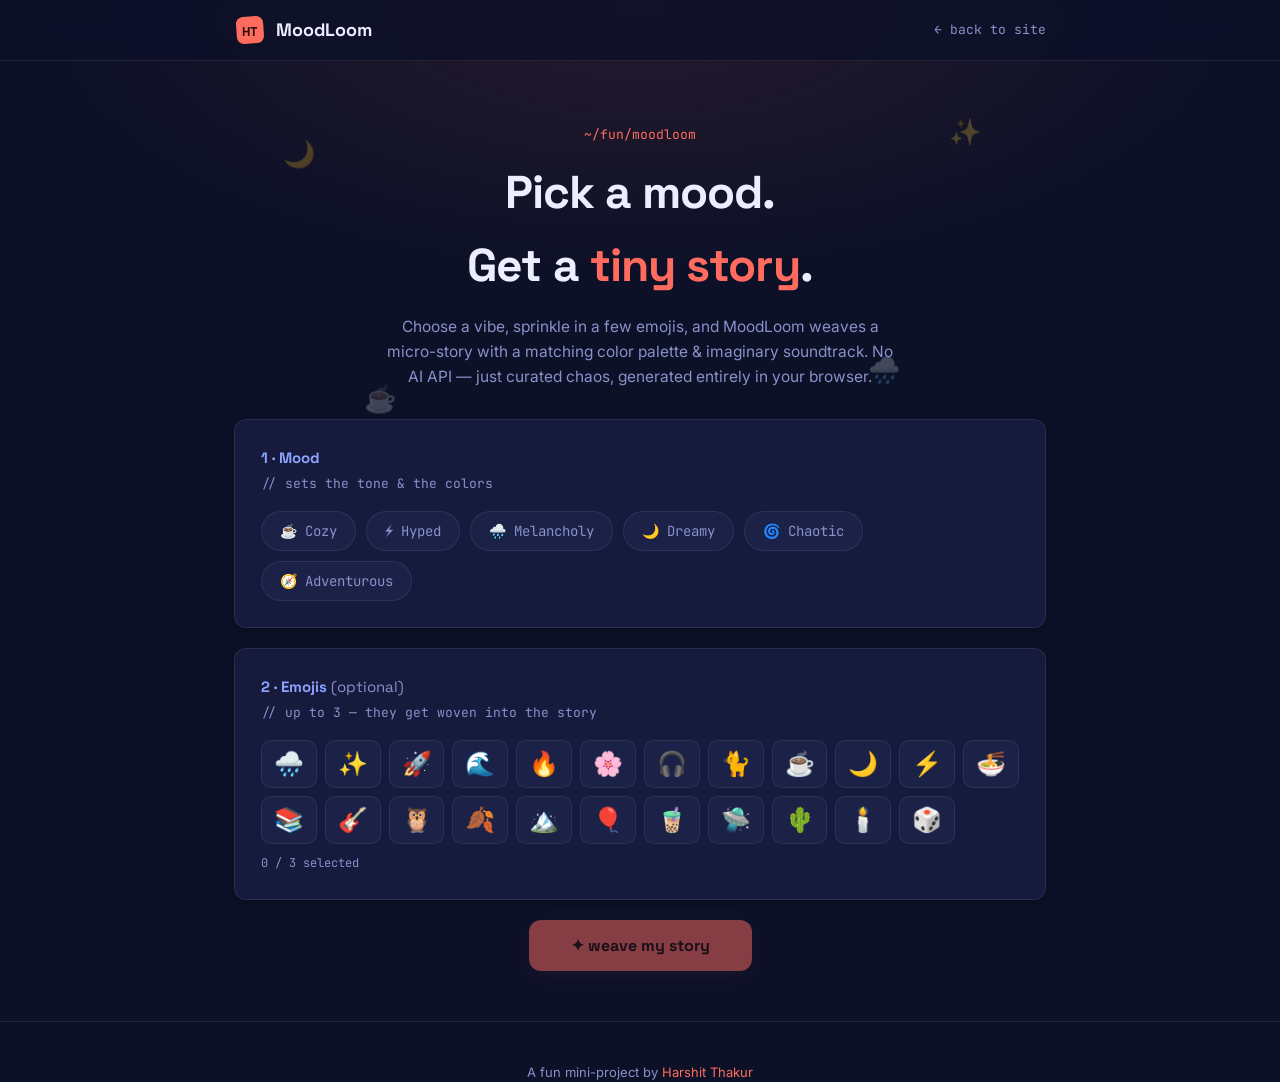
==== fun/mood-story.html @ 6846e429 "updating the fun code" ====
<!DOCTYPE html>
<html lang="en">
<head>
<meta charset="UTF-8">
<meta name="viewport" content="width=device-width, initial-scale=1.0">
<title>MoodLoom — mood & emoji story generator | Harshit Thakur</title>
<meta name="description" content="Pick a mood or a few emojis and MoodLoom weaves a tiny story with a matching vibe — a fun mini-project by Harshit Thakur.">
<link rel="icon" href="data:image/svg+xml,%3Csvg xmlns='http://www.w3.org/2000/svg' viewBox='0 0 40 40'%3E%3Crect x='3' y='3' width='34' height='34' rx='8' fill='%23FF6B5E'/%3E%3Ctext x='20' y='27' font-family='Arial, sans-serif' font-weight='800' font-size='15' fill='%230D1128' text-anchor='middle'%3EHT%3C/text%3E%3C/svg%3E">
<meta name="theme-color" content="#0d1128">
<link rel="preconnect" href="https://fonts.googleapis.com">
<link href="https://fonts.googleapis.com/css2?family=Space+Grotesk:wght@500;600;700;800&family=JetBrains+Mono:wght@400;500;700&family=Inter:wght@400;500;600;700&display=swap" rel="stylesheet">
<style>
:root {
  --bg: #0d1128;
  --bg-alt: #10142c;
  --surface: #161b3d;
  --surface-2: #1b2147;
  --border: rgba(255,255,255,0.08);
  --border-strong: rgba(255,255,255,0.18);
  --text: #eceeff;
  --text-dim: #8891c9;
  --accent: #ff6b5e;
  --accent-soft: rgba(255,107,94,0.12);
  --accent-2: #8ea2ff;
  --on-accent: #2a0e09;
  --display: 'Space Grotesk', sans-serif;
  --mono: 'JetBrains Mono', monospace;
  --sans: 'Inter', -apple-system, sans-serif;
  --radius: 12px;
  --shadow-sm: 0 2px 12px rgba(0,0,0,0.35);
  --shadow-md: 0 10px 28px rgba(0,0,0,0.45);
  --max-w: 860px;
  --glow: rgba(255,107,94,0.10);
}
* { margin:0; padding:0; box-sizing:border-box; }
html { scroll-behavior:smooth; }
body {
  background: var(--bg);
  color: var(--text);
  font-family: var(--sans);
  line-height: 1.6;
  font-size: 16px;
  overflow-x: hidden;
  transition: background 0.6s ease;
}
body::before {
  content:'';
  position: fixed;
  inset: 0;
  background: radial-gradient(ellipse 70% 45% at 50% 0%, var(--glow), transparent 70%);
  pointer-events: none;
  transition: background 0.8s ease;
  z-index: 0;
}
.container { max-width: var(--max-w); margin: 0 auto; padding: 0 24px; position: relative; z-index: 1; }
.mono { font-family: var(--mono); }
.accent { color: var(--accent); transition: color 0.5s ease; }
a { color: inherit; text-decoration: none; }

/* nav */
.nav { position: sticky; top:0; z-index:50; background: rgba(13,17,40,0.75); backdrop-filter: blur(10px); border-bottom:1px solid var(--border); }
.nav-inner { max-width: var(--max-w); margin:0 auto; padding:14px 24px; display:flex; align-items:center; justify-content:space-between; }
.logo { display:flex; align-items:center; gap:10px; font-family:var(--display); font-weight:700; font-size:18px; }
.back-link { font-family: var(--mono); font-size:13px; color: var(--text-dim); }
.back-link:hover { color: var(--accent); }

/* hero */
.hero { padding: 64px 0 30px; text-align:center; position:relative; }
.hero h1 { font-family: var(--display); font-size: clamp(30px,5vw,46px); font-weight:800; letter-spacing:-0.02em; margin-bottom:12px; }
.hero-sub { color: var(--text-dim); max-width: 520px; margin: 0 auto; font-size: 15.5px; }
.hero-tag { font-family: var(--mono); color: var(--accent); font-size: 13px; margin-bottom: 10px; transition: color 0.5s ease; }
.float-emoji { position:absolute; font-size:26px; opacity:0.25; animation: floaty 7s ease-in-out infinite; pointer-events:none; user-select:none; }
@keyframes floaty { 0%,100%{ transform: translateY(0) rotate(-6deg);} 50%{ transform: translateY(-18px) rotate(8deg);} }

/* panels */
.panel { background: var(--surface); border:1px solid var(--border); border-radius: var(--radius); box-shadow: var(--shadow-sm); padding: 26px; margin-bottom: 20px; }
.panel h2 { font-family: var(--display); font-size: 15px; font-weight:700; color: var(--accent-2); margin-bottom: 4px; }
.panel .hint { color: var(--text-dim); font-size: 13px; font-family: var(--mono); margin-bottom: 16px; }

/* mood chips */
.mood-grid { display:flex; flex-wrap:wrap; gap:10px; }
.mood-chip {
  font-family: var(--mono); font-size: 14px;
  background: var(--surface-2); border:1px solid var(--border);
  color: var(--text-dim); padding: 10px 18px; border-radius: 24px;
  cursor: pointer; transition: all 0.2s ease; user-select:none;
}
.mood-chip:hover { border-color: var(--border-strong); color: var(--text); transform: translateY(-2px); }
.mood-chip.active { color: var(--accent); border-color: var(--accent); background: var(--accent-soft); box-shadow: 0 0 18px var(--glow); }

/* emoji grid */
.emoji-grid { display:grid; grid-template-columns: repeat(auto-fill,minmax(52px,1fr)); gap:8px; }
.emoji-btn {
  font-size: 24px; padding: 9px 0; text-align:center;
  background: var(--surface-2); border:1px solid var(--border); border-radius: 10px;
  cursor: pointer; transition: all 0.15s ease; user-select:none;
}
.emoji-btn:hover { transform: scale(1.12); border-color: var(--border-strong); }
.emoji-btn.active { border-color: var(--accent); background: var(--accent-soft); box-shadow: 0 0 14px var(--glow); transform: scale(1.08); }
.emoji-count { font-family: var(--mono); font-size:12px; color: var(--text-dim); margin-top:10px; }

/* generate */
.gen-row { text-align:center; margin: 6px 0 26px; }
.btn-gen {
  font-family: var(--display); font-weight: 700; font-size: 16px;
  background: var(--accent); color: var(--on-accent);
  border: none; border-radius: var(--radius);
  padding: 15px 42px; cursor: pointer;
  transition: transform 0.15s ease, box-shadow 0.15s ease, background 0.5s ease;
  box-shadow: 0 6px 24px var(--glow);
}
.btn-gen:hover { transform: translateY(-2px); box-shadow: 0 10px 32px var(--glow); }
.btn-gen:active { transform: translateY(0); }
.btn-gen:disabled { opacity: 0.5; cursor: not-allowed; transform:none; }

/* output */
.output { display:none; }
.output.show { display:block; animation: rise 0.5s ease; }
@keyframes rise { from { opacity:0; transform: translateY(14px);} to { opacity:1; transform:none;} }
.out-card {
  background: linear-gradient(150deg, var(--surface) 0%, var(--accent-soft) 130%);
  border:1px solid var(--border-strong); border-radius: var(--radius);
  box-shadow: var(--shadow-md); padding: 30px; margin-bottom: 20px;
  transition: background 0.6s ease;
}
.out-head { display:flex; justify-content:space-between; align-items:center; flex-wrap:wrap; gap:10px; margin-bottom: 6px; }
.out-title { font-family: var(--display); font-size: 22px; font-weight: 800; }
.out-emojis { font-size: 20px; letter-spacing: 4px; }
.vibe-line { font-family: var(--mono); font-size: 12.5px; color: var(--accent-2); margin-bottom: 18px; }
.story { font-size: 17px; line-height: 1.75; color: var(--text); min-height: 96px; }
.story .cursor { display:inline-block; width:9px; height:1.05em; background: var(--accent); vertical-align: text-bottom; margin-left:2px; animation: blink 1s step-end infinite; }
@keyframes blink { 50% { opacity:0; } }

.palette { display:flex; gap:10px; margin-top: 22px; align-items:center; }
.swatch { width:34px; height:34px; border-radius: 9px; border:1px solid var(--border-strong); transition: background 0.5s ease; }
.palette-label { font-family: var(--mono); font-size: 11.5px; color: var(--text-dim); margin-left:4px; }

.tracklist { margin-top: 22px; border-top: 1px dashed var(--border-strong); padding-top: 16px; }
.tracklist p.tl-label { font-family: var(--mono); font-size: 12px; color: var(--accent); margin-bottom: 8px; }
.tracklist ol { list-style:none; display:flex; flex-direction:column; gap:6px; }
.tracklist li { font-family: var(--mono); font-size: 13.5px; color: var(--text-dim); }
.tracklist li span.num { color: var(--accent-2); margin-right: 8px; }

.out-actions { display:flex; gap:12px; flex-wrap:wrap; }
.btn-sm {
  font-family: var(--mono); font-size: 13px;
  background: rgba(255,255,255,0.03); color: var(--text);
  border: 1px solid var(--border-strong); border-radius: 10px;
  padding: 10px 20px; cursor:pointer; transition: all 0.15s ease;
}
.btn-sm:hover { border-color: var(--accent); color: var(--accent); transform: translateY(-2px); }

/* footer */
.footer { padding: 40px 0 30px; border-top:1px solid var(--border); margin-top: 50px; text-align:center; color: var(--text-dim); font-size: 13px; }
.footer .mono { font-size: 12px; opacity: 0.8; }

@media (max-width: 600px) {
  .container { padding: 0 18px; }
  .hero { padding: 44px 0 22px; }
  .panel { padding: 20px; }
  .out-card { padding: 22px; }
  .float-emoji { display:none; }
}
</style>
</head>
<body>

<header class="nav">
  <div class="nav-inner">
    <a href="../index.html" class="logo">
      <svg viewBox="0 0 40 40" width="32" height="32"><rect x="3" y="3" width="34" height="34" rx="9" style="fill:var(--accent);" transform="rotate(-4 20 20)"/><text x="20" y="27" font-family="'Space Grotesk',sans-serif" font-weight="800" font-size="16" style="fill:var(--on-accent);" text-anchor="middle">HT</text></svg>
      <span>MoodLoom</span>
    </a>
    <a href="../index.html#fun" class="back-link">← back to site</a>
  </div>
</header>

<main class="container">

  <section class="hero">
    <span class="float-emoji" style="left:6%; top:20%;">🌙</span>
    <span class="float-emoji" style="right:8%; top:14%; animation-delay:-2s;">✨</span>
    <span class="float-emoji" style="left:16%; bottom:0; animation-delay:-4s;">☕</span>
    <span class="float-emoji" style="right:18%; bottom:8%; animation-delay:-1s;">🌧️</span>
    <p class="hero-tag mono">~/fun/moodloom</p>
    <h1>Pick a mood.<br>Get a <span class="accent" id="heroWord">tiny story</span>.</h1>
    <p class="hero-sub">Choose a vibe, sprinkle in a few emojis, and MoodLoom weaves a micro-story with a matching color palette &amp; imaginary soundtrack. No AI API — just curated chaos, generated entirely in your browser.</p>
  </section>

  <section class="panel">
    <h2>1 · Mood</h2>
    <p class="hint">// sets the tone &amp; the colors</p>
    <div class="mood-grid" id="moodGrid"></div>
  </section>

  <section class="panel">
    <h2>2 · Emojis <span style="font-weight:400;color:var(--text-dim);">(optional)</span></h2>
    <p class="hint">// up to 3 — they get woven into the story</p>
    <div class="emoji-grid" id="emojiGrid"></div>
    <p class="emoji-count" id="emojiCount">0 / 3 selected</p>
  </section>

  <div class="gen-row">
    <button class="btn-gen" id="genBtn" disabled>✦ weave my story</button>
  </div>

  <section class="output" id="output">
    <div class="out-card">
      <div class="out-head">
        <span class="out-title" id="outTitle"></span>
        <span class="out-emojis" id="outEmojis"></span>
      </div>
      <p class="vibe-line" id="vibeLine"></p>
      <p class="story" id="story"></p>
      <div class="palette" id="palette"></div>
      <div class="tracklist">
        <p class="tl-label">// imaginary soundtrack</p>
        <ol id="tracklist"></ol>
      </div>
    </div>
    <div class="out-actions">
      <button class="btn-sm" id="againBtn">↻ weave another</button>
      <button class="btn-sm" id="copyBtn">⧉ copy story</button>
      <button class="btn-sm" id="shuffleBtn">🎲 surprise me</button>
    </div>
  </section>

</main>

<footer class="footer">
  <div class="container">
    <p>A fun mini-project by <a href="../index.html" style="color:var(--accent);">Harshit Thakur</a></p>
    <p class="mono">zero backend · zero API keys · 100% client-side vibes</p>
  </div>
</footer>

<script>
(function(){
'use strict';

/* ---------------- data ---------------- */
const MOODS = {
  cozy: {
    label: 'Cozy', icon: '☕',
    colors: { accent:'#ffb26b', accent2:'#ffd9a8', glow:'rgba(255,178,107,0.14)', soft:'rgba(255,178,107,0.12)', on:'#2a1a09' },
    palette: ['#ffb26b','#8a5a3b','#2b1d12'],
    vibe: ['92% blanket', '78% warm light', '64% slow rain', '85% soft jazz', '71% second cup'],
    places: ['a bookshop that smells of cinnamon','the window seat of a sleeper train','a cabin where the kettle never cools','a library after closing time','grandma\'s kitchen on a Sunday'],
    things: ['a half-finished letter','a mug with a chipped handle','an old paperback with notes in the margins','a wool sweater two sizes too big','a playlist of songs that skip'],
    feels: ['unhurried','forgiven','quietly happy','at home','warm all the way through'],
    openers: [
      'The rain had settled in for the evening, and so had {name}, tucked into {place} with {thing}.',
      'In {place}, time moved like honey, and {name} was in no mood to argue with it.',
      '{name} found {thing} in {place}, and decided the rest of the world could wait.'
    ],
    middles: [
      'Outside, {motif}, but inside there was only the soft click of the heater and a story worth finishing.',
      'Somewhere, {motif} — a small reminder that the best evenings ask for nothing.',
      'The lamplight flickered once, twice, as if it too wanted to hear what happened next, while {motif}.'
    ],
    closers: [
      'By midnight {name} felt {feel}, and that was more than enough.',
      'Nothing was solved and nothing needed to be. {name} simply felt {feel}.',
      'When sleep finally came, it found {name} {feel}, smiling at nothing in particular.'
    ]
  },
  hyped: {
    label: 'Hyped', icon: '⚡',
    colors: { accent:'#ffe14d', accent2:'#ff8f6b', glow:'rgba(255,225,77,0.13)', soft:'rgba(255,225,77,0.12)', on:'#2a2409' },
    palette: ['#ffe14d','#ff8f6b','#241f0a'],
    vibe: ['110% energy', '98% bass drop', '87% victory lap', '93% caffeine', '120% main character'],
    places: ['the last hour before the deadline','a rooftop with the whole city humming below','the front row of everything','a keyboard at 2am with all tests passing','the starting line'],
    things: ['a to-do list with everything crossed out','an idea too loud to ignore','sneakers that haven\'t missed yet','a commit message that just says SHIP IT','one more impossible plan'],
    feels: ['unstoppable','fully charged','three steps ahead','ready for round two','electric'],
    openers: [
      '{name} woke up before the alarm, which the alarm took personally, and sprinted straight toward {place}.',
      'Armed with {thing}, {name} burst into {place} like a headline.',
      'Nobody asked {name} to bring that much energy to {place}. {name} brought it anyway.'
    ],
    middles: [
      'Meanwhile {motif}, and honestly? That just made it better.',
      'The universe raised the stakes — {motif} — and {name} raised an eyebrow right back.',
      'Somewhere in the chaos, {motif}, which everyone agreed was the perfect soundtrack.'
    ],
    closers: [
      'By the end, {name} felt {feel}, and tomorrow was already nervous.',
      'Final score: {name} 1, doubt 0. Feeling: {feel}.',
      '{name} left {feel}, having turned a Tuesday into a highlight reel.'
    ]
  },
  melancholy: {
    label: 'Melancholy', icon: '🌧️',
    colors: { accent:'#7ea8d9', accent2:'#a8b8e8', glow:'rgba(126,168,217,0.13)', soft:'rgba(126,168,217,0.12)', on:'#0a1a2a' },
    palette: ['#7ea8d9','#4a5a80','#141a2c'],
    vibe: ['74% blue hour', '82% old photographs', '67% unsent texts', '88% window rain', '59% almost'],
    places: ['a bus stop where the bus already left','the city at blue hour','an apartment with one light on','a beach in the off-season','the last page of a good book'],
    things: ['a ticket stub from a better day','a song that used to mean something else','an umbrella shared once','a photograph slightly out of focus','a voicemail never played twice'],
    feels: ['a little lighter','strangely okay','soft around the edges','ready to begin again, slowly','honest with themselves at last'],
    openers: [
      '{name} stood in {place}, holding {thing} like a question with no rush for an answer.',
      'The evening was the color of old denim when {name} returned to {place}.',
      'Some days arrive pre-faded. {name} spent this one in {place}, keeping {thing} close.'
    ],
    middles: [
      'Across the street, {motif}, beautiful in the way distant things are.',
      'It rained the kind of rain that isn\'t sad, just thorough — while {motif}.',
      'And still, {motif}, as if the world was quietly insisting it goes on.'
    ],
    closers: [
      'Walking home, {name} felt {feel}. Not fixed. Just {feel}.',
      'The night ended as gently as it began, and {name} felt {feel}.',
      '{name} exhaled, finally {feel}, and let the streetlights walk them home.'
    ]
  },
  dreamy: {
    label: 'Dreamy', icon: '🌙',
    colors: { accent:'#c9a0ff', accent2:'#8ea2ff', glow:'rgba(201,160,255,0.13)', soft:'rgba(201,160,255,0.12)', on:'#1c0a2a' },
    palette: ['#c9a0ff','#8ea2ff','#191233'],
    vibe: ['81% stardust', '77% lucid', '90% floating', '68% déjà vu', '95% moonlit'],
    places: ['a staircase that only goes sideways','a garden that blooms at midnight','the space between two songs','a city made entirely of libraries','the shallow end of the sky'],
    things: ['a key that fits every door except its own','a map drawn from memory of a place never visited','a jar of collected echoes','a compass that points to Tuesday','a lantern full of moths and secrets'],
    feels: ['weightless','half-remembered and fully happy','stitched from starlight','gently infinite','like a chorus about to resolve'],
    openers: [
      'In the dream, {name} arrived at {place} carrying {thing}, which felt completely normal.',
      '{name} blinked, and {place} unfolded like origami in reverse.',
      'It began, as these things do, with {thing} humming softly in {place}.'
    ],
    middles: [
      'Overhead, {motif}, rearranging the constellations just slightly.',
      'The moon leaned closer to watch as {motif}.',
      'Logic clocked out early; {motif}, and nobody found it strange.'
    ],
    closers: [
      '{name} woke feeling {feel}, with glitter of the dream still in their pockets.',
      'Morning came softly, and {name} rose {feel}, humming a song that doesn\'t exist yet.',
      'And though the details dissolved, the feeling stayed: {feel}.'
    ]
  },
  chaotic: {
    label: 'Chaotic', icon: '🌀',
    colors: { accent:'#ff5ea8', accent2:'#5effc9', glow:'rgba(255,94,168,0.13)', soft:'rgba(255,94,168,0.12)', on:'#2a0918' },
    palette: ['#ff5ea8','#5effc9','#20102a'],
    vibe: ['?!% logic', '404% plans', '99% plot twist', '73% oops', '100% no regrets'],
    places: ['a group chat at 3am','the express lane with 47 items','a meeting that could have been a food fight','the wrong airport, confidently','aisle 7, where the rules end'],
    things: ['a plan written on a napkin, in crayon','seventeen browser tabs and zero regrets','a suspiciously confident raccoon','the aux cord and questionable taste','a fork in a toaster of decisions'],
    feels: ['victorious, somehow','legally fine','richer in stories','banned from one (1) establishment','ready to do it all again'],
    openers: [
      'It started reasonably: {name}, {place}, and {thing}. It did not stay reasonable.',
      '{name} had one job. Instead, {name} brought {thing} to {place}.',
      'The plan was simple. Naturally, {name} ignored it and headed to {place} armed only with {thing}.'
    ],
    middles: [
      'Then — and witnesses confirm this — {motif}, twice.',
      'At some point {motif}, which explains the confetti but not the llama.',
      'Physics filed a complaint when {motif}, but momentum had already won.'
    ],
    closers: [
      'When the dust settled, {name} emerged {feel}.',
      'No one can prove anything, and {name} walked away {feel}.',
      'The moral is unclear, but {name} ended the day {feel}, which is what matters.'
    ]
  },
  adventurous: {
    label: 'Adventurous', icon: '🧭',
    colors: { accent:'#5ed98a', accent2:'#ffd166', glow:'rgba(94,217,138,0.13)', soft:'rgba(94,217,138,0.12)', on:'#0a2a14' },
    palette: ['#5ed98a','#ffd166','#10241a'],
    vibe: ['86% wanderlust', '91% open road', '79% summit air', '84% new stamp', '96% "why not?"'],
    places: ['a trailhead with no signal and no complaints','a night market three time zones from home','the edge of the map, where the good stuff starts','a border crossing at golden hour','a harbor where every boat has a rumor'],
    things: ['a backpack packed in nine minutes','a phrasebook missing the important pages','boots that have opinions now','a one-way ticket and a hunch','a camera full of almost-postcards'],
    feels: ['wider than yesterday','pleasantly lost','full of borrowed horizons','sun-tired and satisfied','already planning the next one'],
    openers: [
      '{name} traded a perfectly good routine for {place}, carrying {thing} and zero doubts.',
      'The itinerary said no. {name} said yes, and set off for {place} with {thing}.',
      'At dawn, {name} stood before {place}, {thing} slung over one shoulder.'
    ],
    middles: [
      'Halfway there, {motif} — the kind of detour maps apologize for and memories thank you for.',
      'A local swore the shortcut was cursed. It wasn\'t. But {motif}, which was better.',
      'The weather changed its mind twice, {motif}, and the trail kept unrolling anyway.'
    ],
    closers: [
      '{name} came back {feel}, with mud on the boots to prove it.',
      'The photos won\'t do it justice. {name} returned {feel}.',
      'By nightfall, {name} felt {feel} — the map now folded to a brand-new page.'
    ]
  }
};

const EMOJIS = {
  '🌧️': 'rain rehearsed its softest percussion',
  '✨': 'a scatter of sparks refused to land',
  '🚀': 'a rocket somewhere cleared its throat',
  '🌊': 'the sea kept redrafting the shoreline',
  '🔥': 'a small fire told tall stories',
  '🌸': 'petals staged a slow, pink escape',
  '🎧': 'a bassline leaked out of someone\'s headphones',
  '🐈': 'a cat supervised everything from a windowsill',
  '☕': 'steam curled off a fresh cup like cursive',
  '🌙': 'the moon pretended not to eavesdrop',
  '⚡': 'lightning signed its name across the sky',
  '🍜': 'a bowl of noodles solved at least one problem',
  '📚': 'a stack of books leaned in to listen',
  '🎸': 'a guitar chord hung in the air, unresolved',
  '🦉': 'an owl asked the only question worth asking',
  '🍂': 'leaves practiced their falling in style',
  '🏔️': 'the mountains kept their oldest secret',
  '🎈': 'a red balloon escaped with great dignity',
  '🧋': 'a boba pearl made a break for freedom',
  '🛸': 'something in the sky definitely waved back',
  '🌵': 'a cactus thrived out of pure stubbornness',
  '🕯️': 'a candle held its breath dramatically',
  '🎲': 'the dice were loaded with good luck for once'
};

const NAMES = ['Mira','Theo','Zara','Kabir','June','Ravi','Nova','Ash','Priya','Leo','Wren','Dev'];
const TRACK_A = ['Midnight','Paper','Neon','Slow','Golden','Static','Velvet','Borrowed','Analog','Half-Moon','Polaroid','Quiet'];
const TRACK_B = ['Trains','Confetti','Horizons','Sundays','Gravity','Postcards','Echoes','Fireflies','Detours','Chapters','Tides','Sparks'];
const ARTISTS = ['The Window Seats','Lo-Fi Llama','Cassette Ghost','Peach Static','The Unsent Texts','Comet Club','Marginalia','Soft Launch','Night Bus Choir','Glass Balloon'];

/* ---------------- helpers ---------------- */
const pick = arr => arr[Math.floor(Math.random() * arr.length)];
const pickN = (arr, n) => [...arr].sort(() => Math.random() - 0.5).slice(0, n);
const fill = (tpl, slots) => tpl.replace(/\{(\w+)\}/g, (_, k) => slots[k] ?? '');

/* ---------------- state ---------------- */
let mood = null;
let chosen = [];

/* ---------------- build UI ---------------- */
const moodGrid = document.getElementById('moodGrid');
Object.entries(MOODS).forEach(([key, m]) => {
  const b = document.createElement('button');
  b.className = 'mood-chip';
  b.textContent = m.icon + ' ' + m.label;
  b.onclick = () => selectMood(key, b);
  moodGrid.appendChild(b);
});

const emojiGrid = document.getElementById('emojiGrid');
Object.keys(EMOJIS).forEach(e => {
  const b = document.createElement('button');
  b.className = 'emoji-btn';
  b.textContent = e;
  b.onclick = () => toggleEmoji(e, b);
  emojiGrid.appendChild(b);
});

function selectMood(key, btn){
  mood = key;
  document.querySelectorAll('.mood-chip').forEach(c => c.classList.remove('active'));
  btn.classList.add('active');
  applyTheme(MOODS[key].colors);
  document.getElementById('genBtn').disabled = false;
}

function toggleEmoji(e, btn){
  const i = chosen.indexOf(e);
  if (i > -1) { chosen.splice(i,1); btn.classList.remove('active'); }
  else if (chosen.length < 3) { chosen.push(e); btn.classList.add('active'); }
  document.getElementById('emojiCount').textContent = chosen.length + ' / 3 selected';
}

function applyTheme(c){
  const r = document.documentElement.style;
  r.setProperty('--accent', c.accent);
  r.setProperty('--accent-2', c.accent2);
  r.setProperty('--glow', c.glow);
  r.setProperty('--accent-soft', c.soft);
  r.setProperty('--on-accent', c.on);
}

/* ---------------- generation ---------------- */
let typeTimer = null;
let currentStory = '';

function generate(){
  const m = MOODS[mood];
  const name = pick(NAMES);
  const motifs = chosen.length ? chosen.map(e => EMOJIS[e]) : [pick(Object.values(EMOJIS))];

  const slots = {
    name,
    place: pick(m.places),
    thing: pick(m.things),
    feel: pick(m.feels),
    motif: motifs[0]
  };

  let story = fill(pick(m.openers), slots) + ' ' + fill(pick(m.middles), slots);
  // weave extra chosen motifs in
  for (let i = 1; i < motifs.length; i++) {
    story += ' ' + pick(['And then', 'Meanwhile,', 'Not far away,', 'For good measure,']) + ' ' + motifs[i] + '.';
  }
  story += ' ' + fill(pick(m.closers), slots);
  currentStory = story;

  // header
  document.getElementById('outTitle').textContent = m.icon + ' ' + pick(['A', 'One', 'The']) + ' ' + m.label.toLowerCase() + ' ' + pick(['tale','episode','interlude','chapter','dispatch']);
  document.getElementById('outEmojis').textContent = chosen.join(' ');
  document.getElementById('vibeLine').textContent = '// vibe check: ' + pickN(m.vibe, 3).join(' · ');

  // palette
  const pal = document.getElementById('palette');
  pal.innerHTML = '';
  m.palette.forEach(hex => {
    const s = document.createElement('div');
    s.className = 'swatch';
    s.style.background = hex;
    s.title = hex;
    pal.appendChild(s);
  });
  const lbl = document.createElement('span');
  lbl.className = 'palette-label';
  lbl.textContent = m.palette.join(' · ');
  pal.appendChild(lbl);

  // tracklist
  const tl = document.getElementById('tracklist');
  tl.innerHTML = '';
  for (let i = 0; i < 3; i++) {
    const li = document.createElement('li');
    li.innerHTML = '<span class="num">0' + (i+1) + '</span>' + pick(TRACK_A) + ' ' + pick(TRACK_B) + ' — ' + pick(ARTISTS);
    tl.appendChild(li);
  }

  // show + typewriter
  const out = document.getElementById('output');
  out.classList.add('show');
  out.scrollIntoView({ behavior: 'smooth', block: 'nearest' });
  typewrite(story);
}

function typewrite(text){
  clearInterval(typeTimer);
  const el = document.getElementById('story');
  let i = 0;
  el.innerHTML = '<span class="cursor"></span>';
  typeTimer = setInterval(() => {
    i += 2;
    if (i >= text.length) {
      i = text.length;
      clearInterval(typeTimer);
      el.textContent = text;
    } else {
      el.innerHTML = escapeHtml(text.slice(0, i)) + '<span class="cursor"></span>';
    }
  }, 16);
}

function escapeHtml(s){
  return s.replace(/&/g,'&amp;').replace(/</g,'&lt;').replace(/>/g,'&gt;');
}

/* ---------------- actions ---------------- */
document.getElementById('genBtn').onclick = generate;
document.getElementById('againBtn').onclick = generate;

document.getElementById('shuffleBtn').onclick = () => {
  // random mood
  const keys = Object.keys(MOODS);
  const key = pick(keys);
  const btns = document.querySelectorAll('.mood-chip');
  selectMood(key, btns[keys.indexOf(key)]);
  // random emojis
  chosen = [];
  document.querySelectorAll('.emoji-btn').forEach(b => b.classList.remove('active'));
  const all = [...document.querySelectorAll('.emoji-btn')];
  pickN(all, 2).forEach(b => toggleEmoji(b.textContent, b));
  generate();
};

document.getElementById('copyBtn').onclick = function(){
  navigator.clipboard.writeText(currentStory).then(() => {
    this.textContent = '✓ copied!';
    setTimeout(() => { this.textContent = '⧉ copy story'; }, 1500);
  });
};

/* rotating hero word */
const words = ['tiny story','micro-tale','vibe','soundtrack','color palette'];
let wi = 0;
setInterval(() => {
  wi = (wi + 1) % words.length;
  document.getElementById('heroWord').textContent = words[wi];
}, 2400);

})();
</script>
</body>
</html>
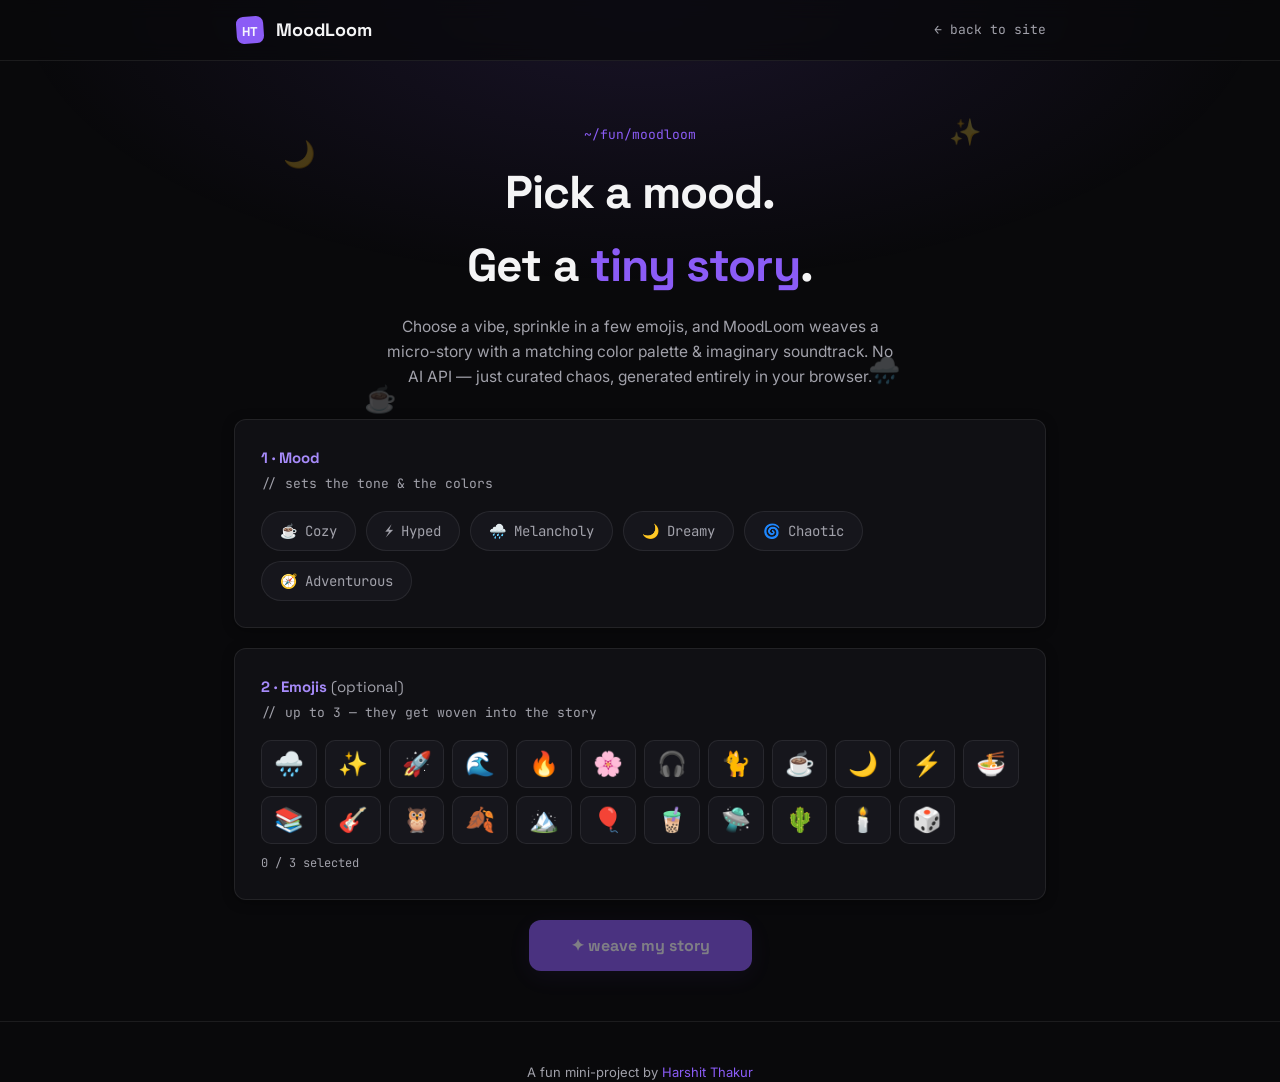
==== commit 8eb84cc5: "updating the files theme updating the files theme" ====
--- a/fun/mood-story.html
+++ b/fun/mood-story.html
@@ -5,24 +5,24 @@
 <meta name="viewport" content="width=device-width, initial-scale=1.0">
 <title>MoodLoom — mood & emoji story generator | Harshit Thakur</title>
 <meta name="description" content="Pick a mood or a few emojis and MoodLoom weaves a tiny story with a matching vibe — a fun mini-project by Harshit Thakur.">
-<link rel="icon" href="data:image/svg+xml,%3Csvg xmlns='http://www.w3.org/2000/svg' viewBox='0 0 40 40'%3E%3Crect x='3' y='3' width='34' height='34' rx='8' fill='%23FF6B5E'/%3E%3Ctext x='20' y='27' font-family='Arial, sans-serif' font-weight='800' font-size='15' fill='%230D1128' text-anchor='middle'%3EHT%3C/text%3E%3C/svg%3E">
-<meta name="theme-color" content="#0d1128">
+<link rel="icon" href="data:image/svg+xml,%3Csvg xmlns='http://www.w3.org/2000/svg' viewBox='0 0 40 40'%3E%3Crect x='3' y='3' width='34' height='34' rx='8' fill='%238B5CF6'/%3E%3Ctext x='20' y='27' font-family='Arial, sans-serif' font-weight='800' font-size='15' fill='%23F5F3FF' text-anchor='middle'%3EHT%3C/text%3E%3C/svg%3E">
+<meta name="theme-color" content="#09090b">
 <link rel="preconnect" href="https://fonts.googleapis.com">
 <link href="https://fonts.googleapis.com/css2?family=Space+Grotesk:wght@500;600;700;800&family=JetBrains+Mono:wght@400;500;700&family=Inter:wght@400;500;600;700&display=swap" rel="stylesheet">
 <style>
 :root {
-  --bg: #0d1128;
-  --bg-alt: #10142c;
-  --surface: #161b3d;
-  --surface-2: #1b2147;
+  --bg: #09090b;
+  --bg-alt: #0d0d10;
+  --surface: #101014;
+  --surface-2: #16161c;
   --border: rgba(255,255,255,0.08);
-  --border-strong: rgba(255,255,255,0.18);
-  --text: #eceeff;
-  --text-dim: #8891c9;
-  --accent: #ff6b5e;
-  --accent-soft: rgba(255,107,94,0.12);
-  --accent-2: #8ea2ff;
-  --on-accent: #2a0e09;
+  --border-strong: rgba(255,255,255,0.16);
+  --text: #f4f4f5;
+  --text-dim: #a1a1aa;
+  --accent: #8b5cf6;
+  --accent-soft: rgba(124,58,237,0.14);
+  --accent-2: #a78bfa;
+  --on-accent: #f5f3ff;
   --display: 'Space Grotesk', sans-serif;
   --mono: 'JetBrains Mono', monospace;
   --sans: 'Inter', -apple-system, sans-serif;
@@ -30,7 +30,7 @@
   --shadow-sm: 0 2px 12px rgba(0,0,0,0.35);
   --shadow-md: 0 10px 28px rgba(0,0,0,0.45);
   --max-w: 860px;
-  --glow: rgba(255,107,94,0.10);
+  --glow: rgba(139,92,246,0.12);
 }
 * { margin:0; padding:0; box-sizing:border-box; }
 html { scroll-behavior:smooth; }
@@ -58,7 +58,7 @@
 a { color: inherit; text-decoration: none; }
 
 /* nav */
-.nav { position: sticky; top:0; z-index:50; background: rgba(13,17,40,0.75); backdrop-filter: blur(10px); border-bottom:1px solid var(--border); }
+.nav { position: sticky; top:0; z-index:50; background: rgba(9,9,11,0.75); backdrop-filter: blur(10px); border-bottom:1px solid var(--border); }
 .nav-inner { max-width: var(--max-w); margin:0 auto; padding:14px 24px; display:flex; align-items:center; justify-content:space-between; }
 .logo { display:flex; align-items:center; gap:10px; font-family:var(--display); font-weight:700; font-size:18px; }
 .back-link { font-family: var(--mono); font-size:13px; color: var(--text-dim); }
